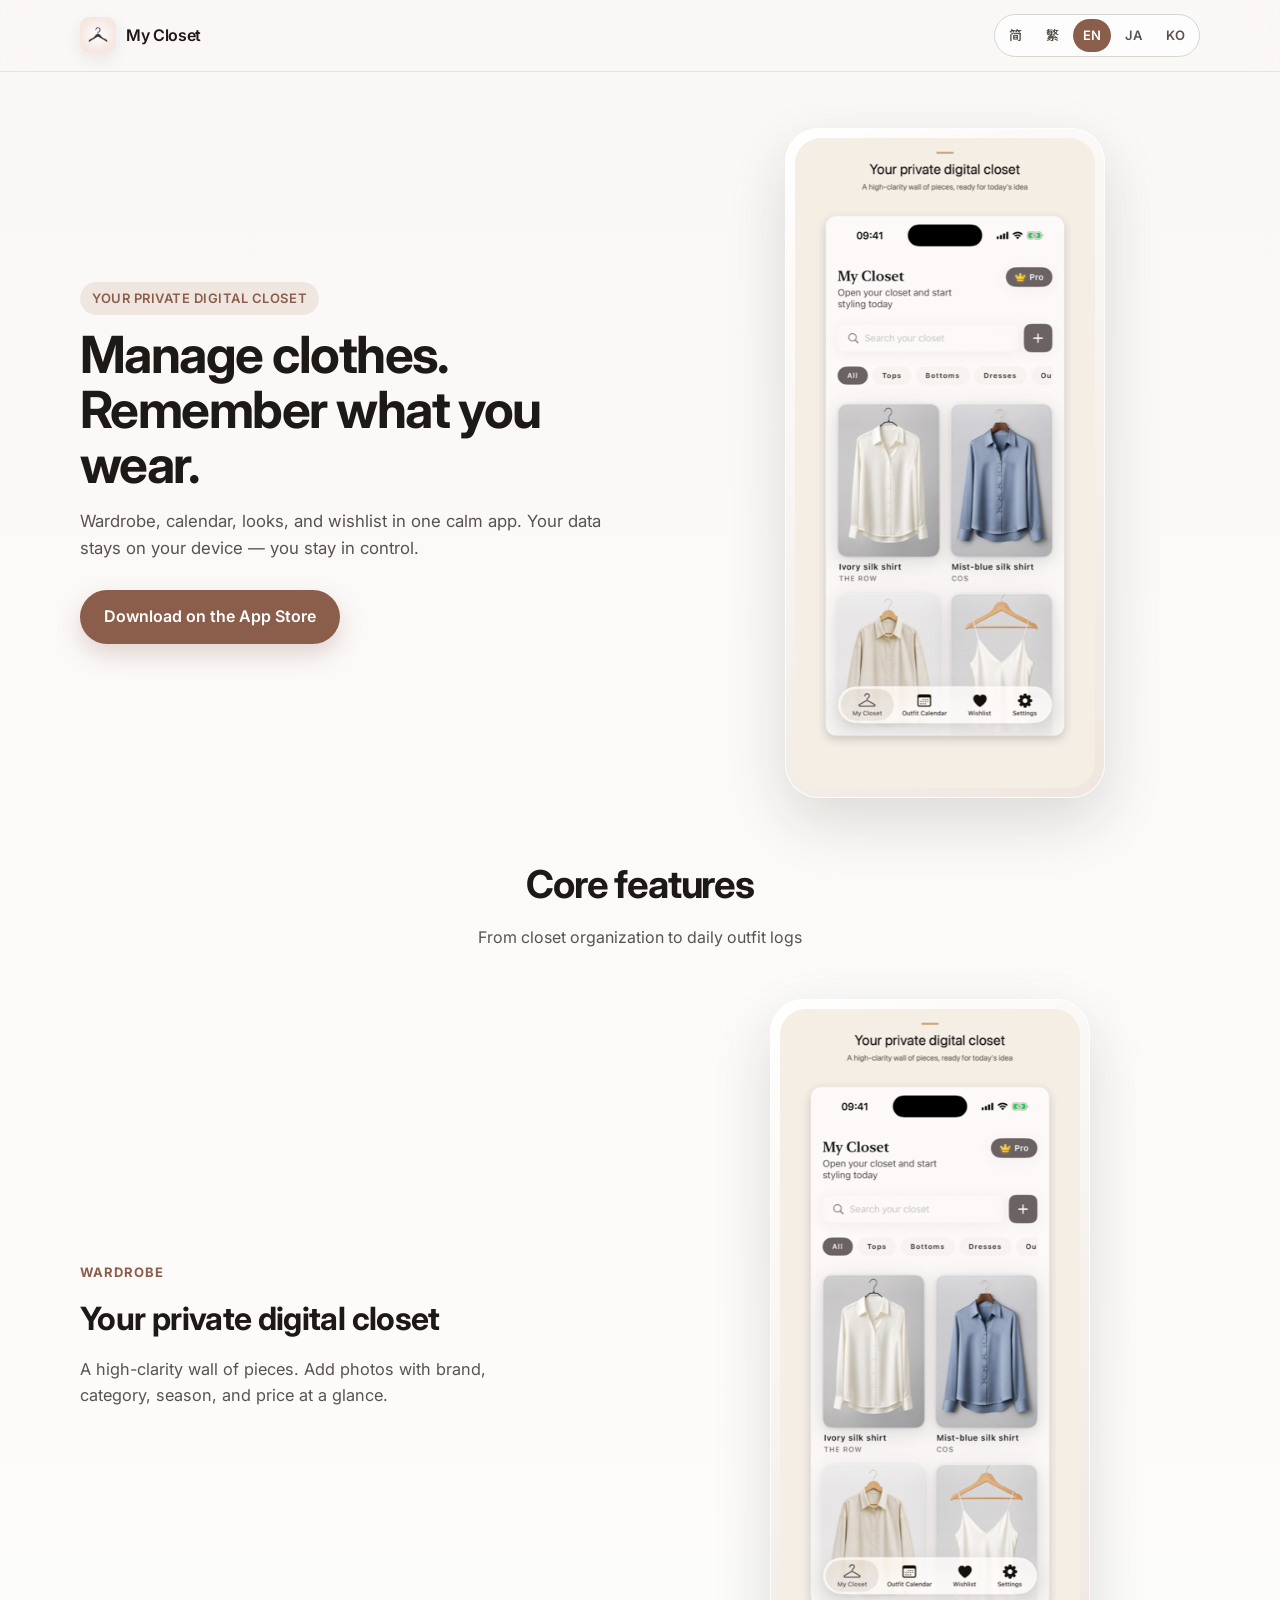
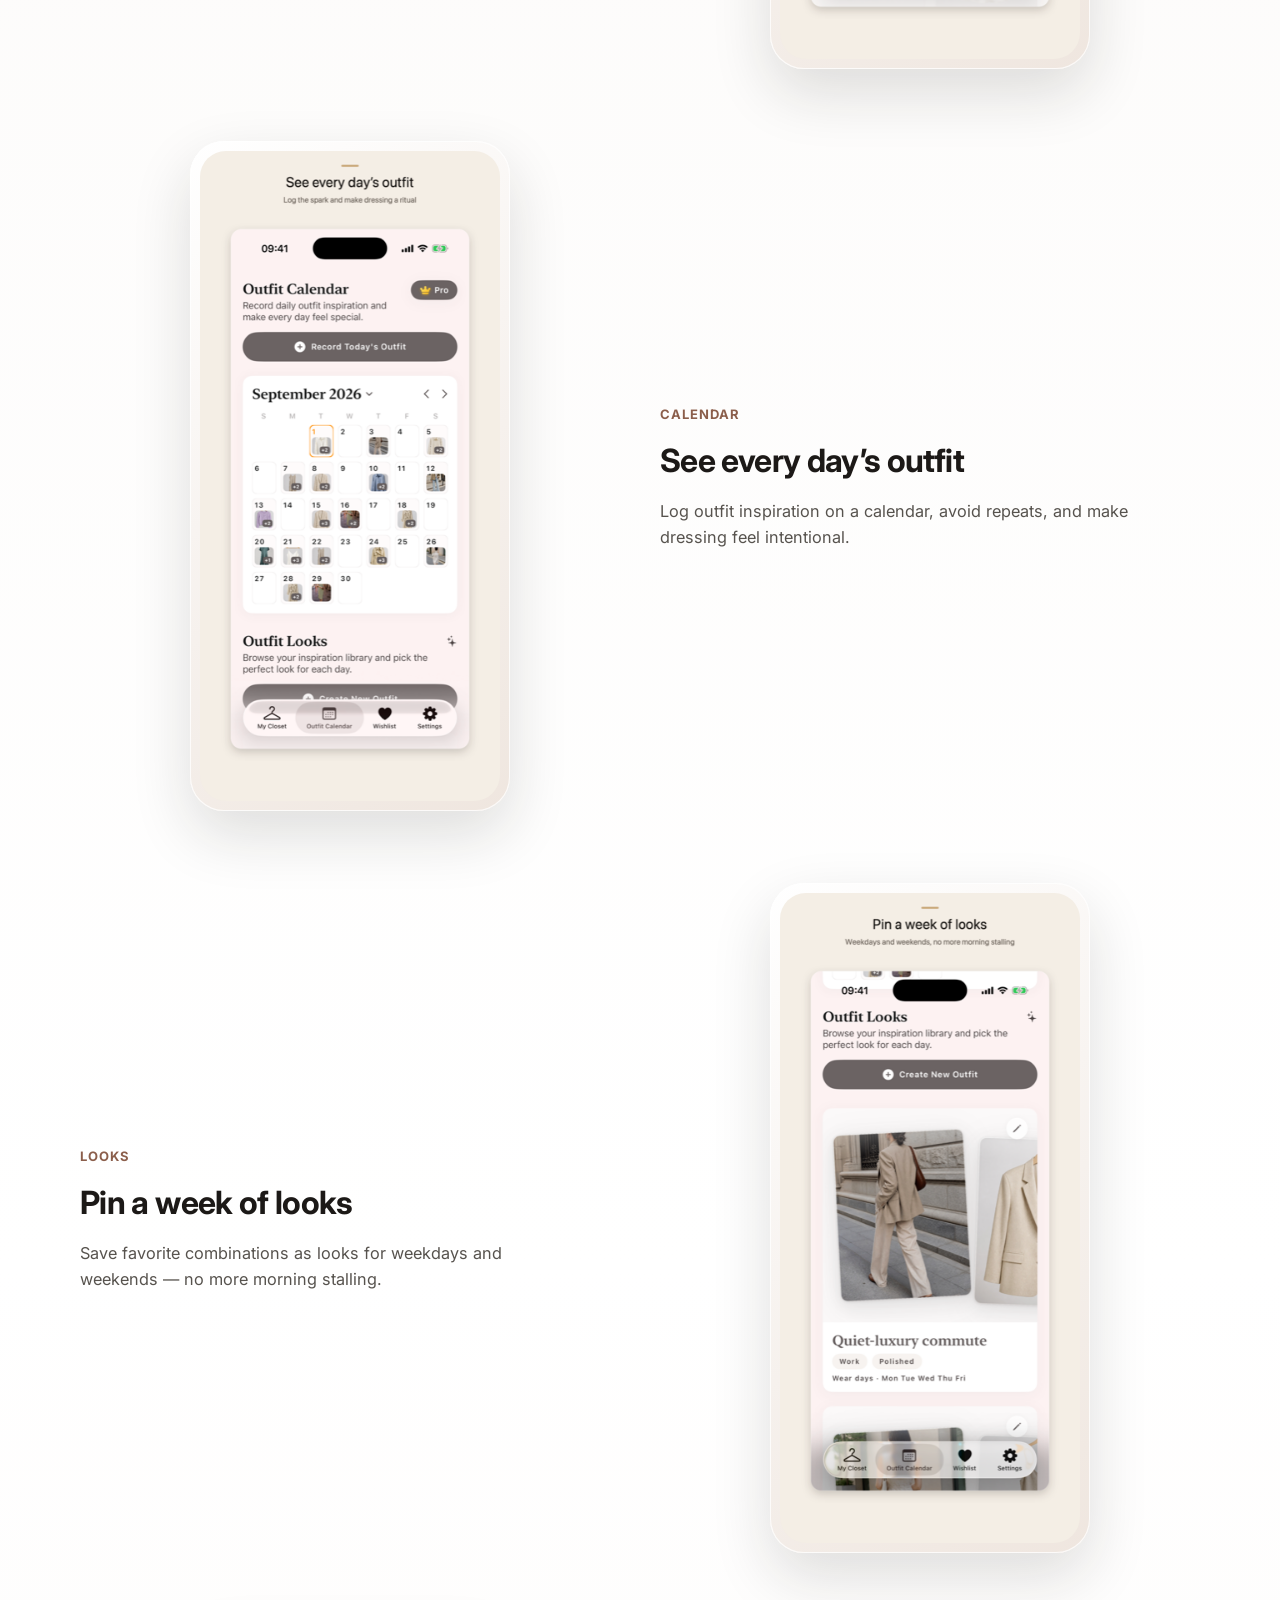
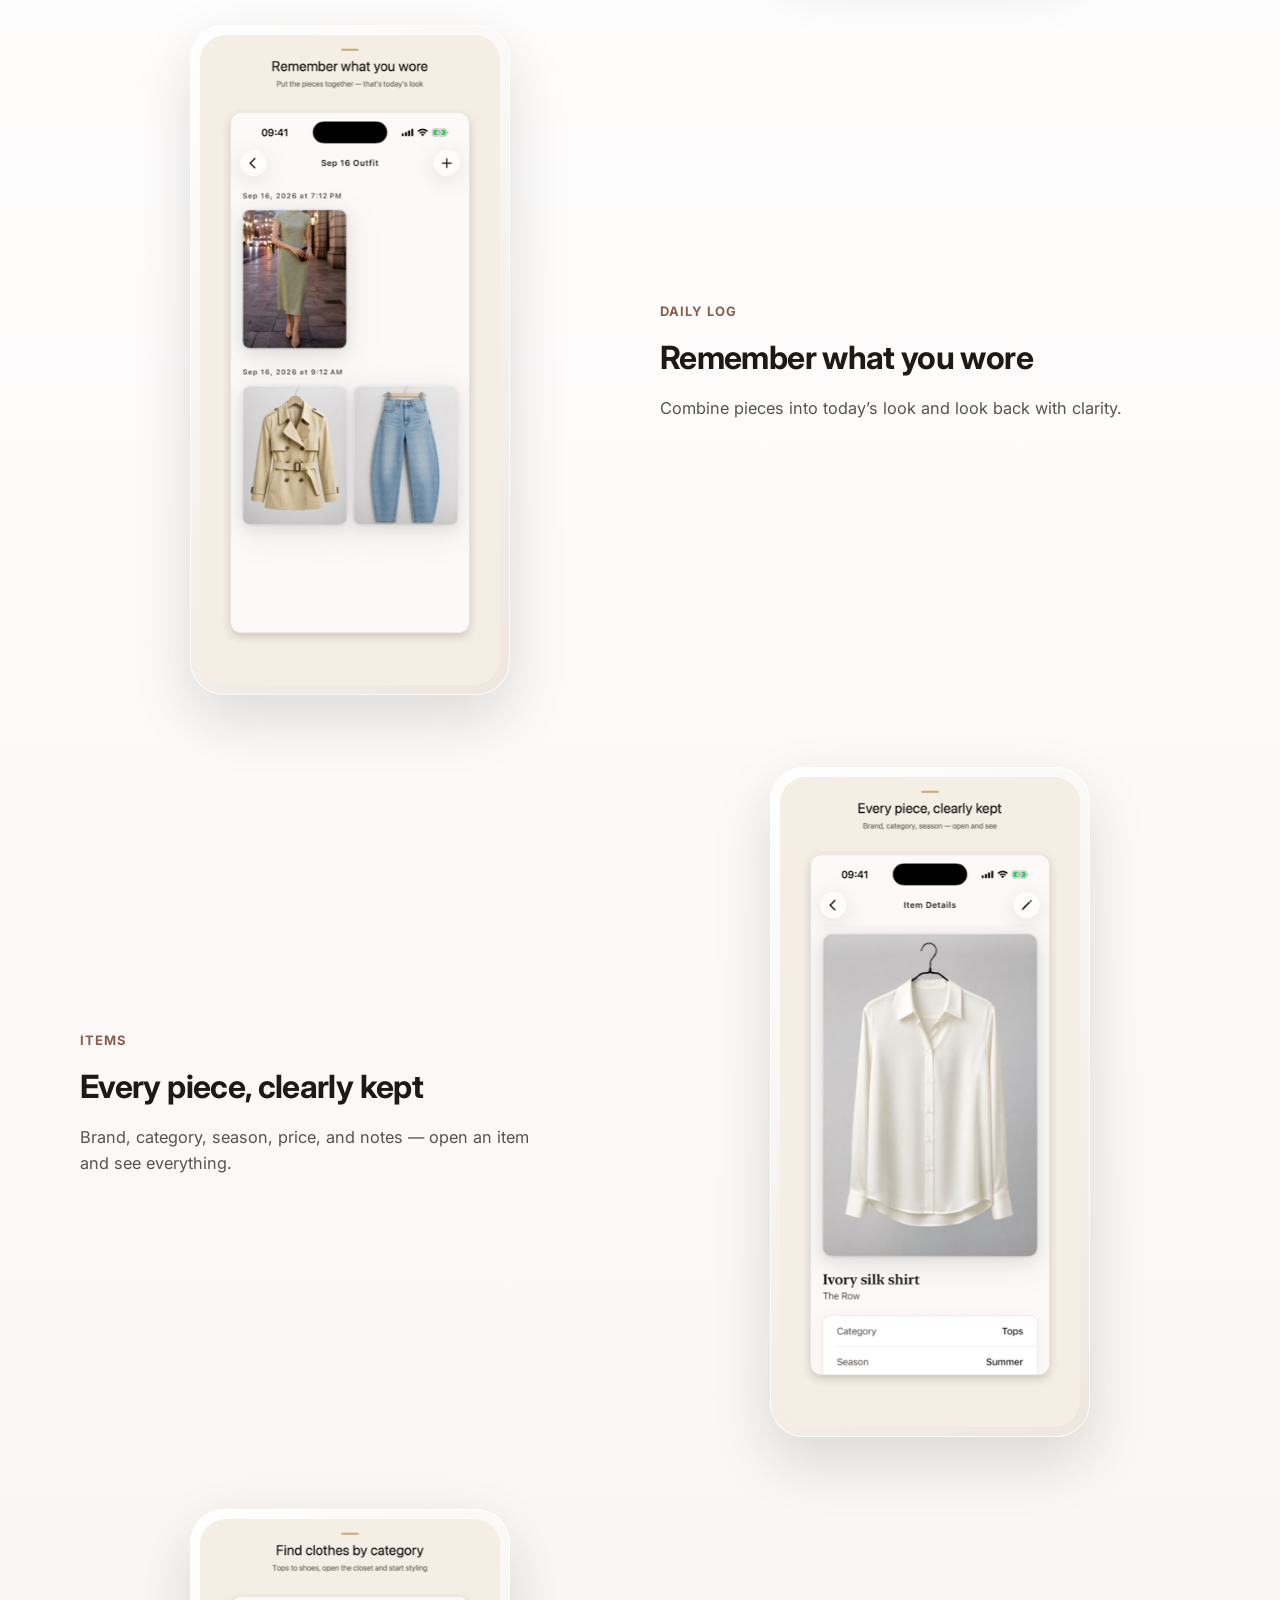
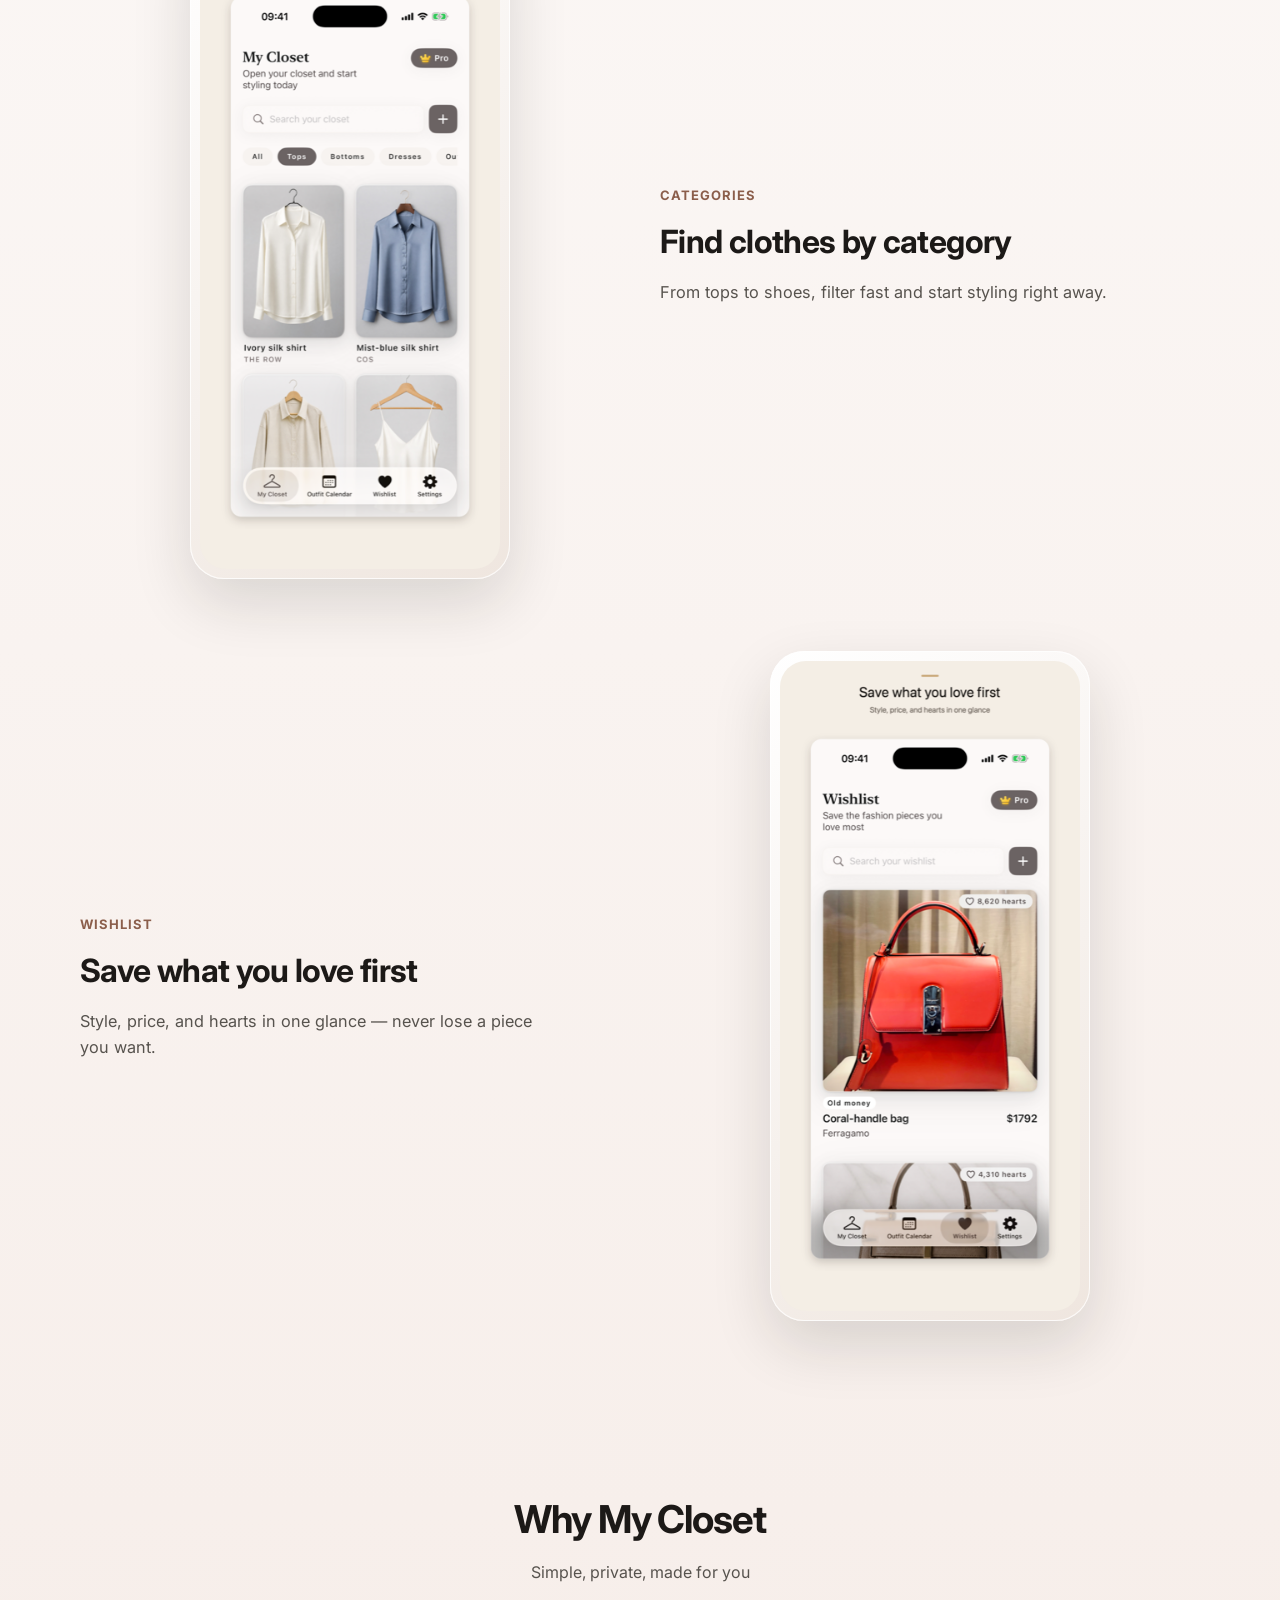
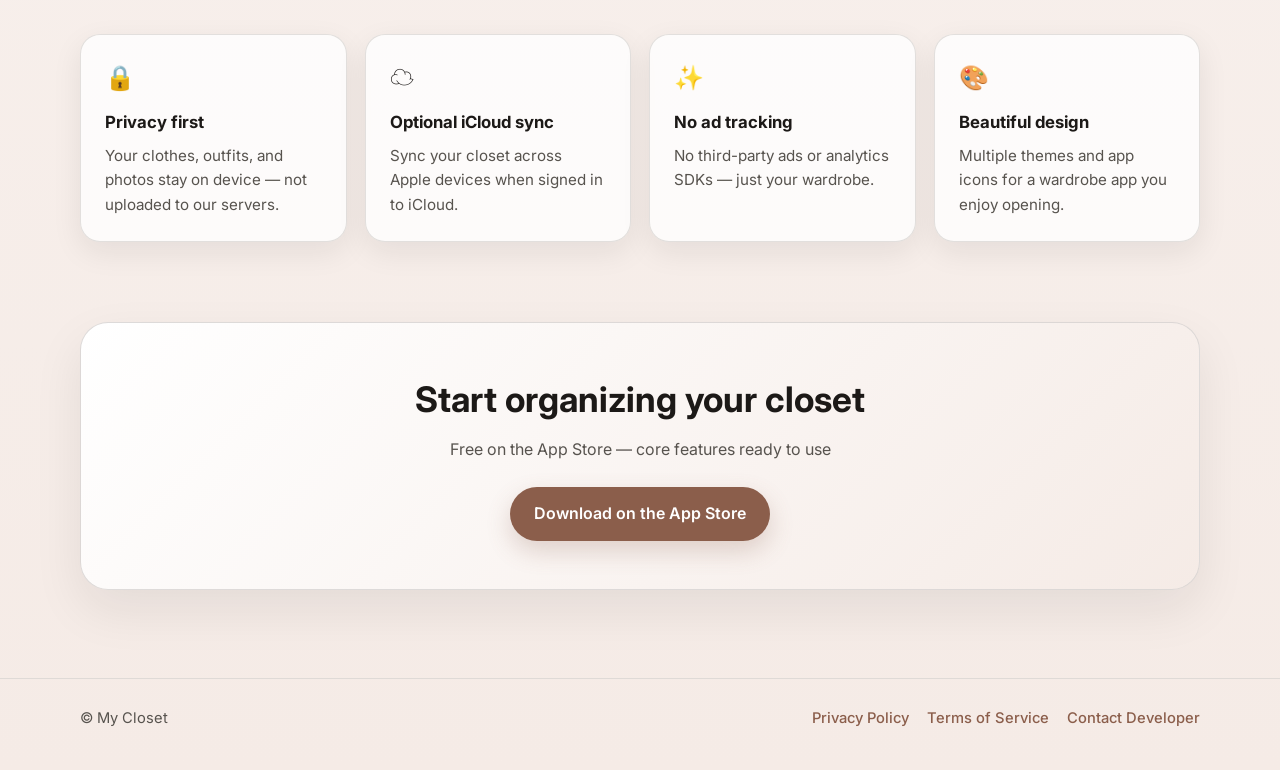
==== website/index.html @ 1568210d "Add files via upload" ====
<!DOCTYPE html>
<html lang="zh-Hans">
<head>
  <meta charset="UTF-8">
  <meta name="viewport" content="width=device-width, initial-scale=1.0">
  <meta name="description" content="">
  <title></title>
  <link rel="icon" href="assets/favicon.png" type="image/png">
  <link rel="preconnect" href="https://fonts.googleapis.com">
  <link rel="preconnect" href="https://fonts.gstatic.com" crossorigin>
  <link href="https://fonts.googleapis.com/css2?family=Inter:wght@400;500;600&family=Noto+Sans+SC:wght@400;500;600&family=Noto+Sans+TC:wght@400;500;600&family=Noto+Sans+JP:wght@400;500;600&family=Noto+Sans+KR:wght@400;500;600&display=swap" rel="stylesheet">
  <link rel="stylesheet" href="css/style.css">
</head>
<body>
  <header class="site-header">
    <div class="container header-inner">
      <a class="brand" href="#top">
        <img src="assets/app-icon.png" alt="" class="brand-icon" width="36" height="36">
        <span data-i18n="appName">电子衣橱</span>
      </a>
      <nav class="lang-switcher" aria-label="Language">
        <button type="button" data-lang="zh-Hans">简</button>
        <button type="button" data-lang="zh-Hant">繁</button>
        <button type="button" data-lang="en">EN</button>
        <button type="button" data-lang="ja">JA</button>
        <button type="button" data-lang="ko">KO</button>
      </nav>
    </div>
  </header>

  <main id="top">
    <section class="hero">
      <div class="container hero-grid">
        <div class="hero-copy">
          <p class="eyebrow" data-i18n="heroEyebrow">你的私人数字衣橱</p>
          <h1 data-i18n="heroTitle">管理衣物，记录每日穿搭</h1>
          <p class="hero-subtitle" data-i18n="heroSubtitle">把衣橱、日历、搭配与心愿单收进一个清晰好用的 App。数据留在你的设备上，隐私由你掌控。</p>
          <div class="hero-actions">
            <a class="btn btn-primary" href="#" id="app-store-link" data-i18n="download">App Store 下载</a>
          </div>
        </div>
        <div class="hero-visual">
          <div class="phone-frame">
            <img src="" alt="" data-screenshot="01-wardrobe.png" width="390" height="844" loading="eager">
          </div>
        </div>
      </div>
    </section>

    <section class="features" id="features">
      <div class="container">
        <header class="section-head">
          <h2 data-i18n="featuresTitle">核心功能</h2>
          <p data-i18n="featuresSubtitle">从整理衣橱到记录穿搭，每一步都为你设计</p>
        </header>

        <article class="feature-row" data-feature="wardrobe">
          <div class="feature-copy">
            <span class="feature-tag" data-i18n="f1Tag">衣橱</span>
            <h3 data-i18n="f1Title">你的私人数字衣橱</h3>
            <p data-i18n="f1Desc">高清单品墙，随时翻找今日灵感。拍照录入，品牌、品类、季节、价格一目了然。</p>
          </div>
          <div class="feature-visual">
            <div class="phone-frame"><img src="" alt="" data-screenshot="01-wardrobe.png" loading="lazy"></div>
          </div>
        </article>

        <article class="feature-row reverse" data-feature="calendar">
          <div class="feature-copy">
            <span class="feature-tag" data-i18n="f2Tag">日历</span>
            <h3 data-i18n="f2Title">一眼看见每天穿搭</h3>
            <p data-i18n="f2Desc">用日历记录每日穿搭灵感，减少重复搭配，让出门更有仪式感。</p>
          </div>
          <div class="feature-visual">
            <div class="phone-frame"><img src="" alt="" data-screenshot="02-calendar.png" loading="lazy"></div>
          </div>
        </article>

        <article class="feature-row" data-feature="looks">
          <div class="feature-copy">
            <span class="feature-tag" data-i18n="f3Tag">搭配</span>
            <h3 data-i18n="f3Title">固定一周穿搭</h3>
            <p data-i18n="f3Desc">把喜欢的组合存成 Look，工作日与周末都不再纠结。</p>
          </div>
          <div class="feature-visual">
            <div class="phone-frame"><img src="" alt="" data-screenshot="03-looks.png" loading="lazy"></div>
          </div>
        </article>

        <article class="feature-row reverse" data-feature="daily">
          <div class="feature-copy">
            <span class="feature-tag" data-i18n="f4Tag">记录</span>
            <h3 data-i18n="f4Title">记下今天穿了什么</h3>
            <p data-i18n="f4Desc">单品拼在一起，就是当日造型。回顾过去，搭配更有意识。</p>
          </div>
          <div class="feature-visual">
            <div class="phone-frame"><img src="" alt="" data-screenshot="04-daily.png" loading="lazy"></div>
          </div>
        </article>

        <article class="feature-row" data-feature="item">
          <div class="feature-copy">
            <span class="feature-tag" data-i18n="f5Tag">单品</span>
            <h3 data-i18n="f5Title">每一件都记得清楚</h3>
            <p data-i18n="f5Desc">品牌、品类、季节、价格与备注，打开即看，管理更细致。</p>
          </div>
          <div class="feature-visual">
            <div class="phone-frame"><img src="" alt="" data-screenshot="05-item.png" loading="lazy"></div>
          </div>
        </article>

        <article class="feature-row reverse" data-feature="category">
          <div class="feature-copy">
            <span class="feature-tag" data-i18n="f6Tag">分类</span>
            <h3 data-i18n="f6Title">分类找衣一眼到位</h3>
            <p data-i18n="f6Desc">从上装到鞋履，按类别快速筛选，打开衣橱就开始搭。</p>
          </div>
          <div class="feature-visual">
            <div class="phone-frame"><img src="" alt="" data-screenshot="06-category.png" loading="lazy"></div>
          </div>
        </article>

        <article class="feature-row" data-feature="wishlist">
          <div class="feature-copy">
            <span class="feature-tag" data-i18n="f7Tag">心愿单</span>
            <h3 data-i18n="f7Title">心仪单品先收藏</h3>
            <p data-i18n="f7Desc">风格、价格、心动次数一目了然，想买的好物不再错过。</p>
          </div>
          <div class="feature-visual">
            <div class="phone-frame"><img src="" alt="" data-screenshot="07-wishlist.png" loading="lazy"></div>
          </div>
        </article>
      </div>
    </section>

    <section class="highlights" id="highlights">
      <div class="container">
        <header class="section-head">
          <h2 data-i18n="highlightsTitle">为什么选择电子衣橱</h2>
          <p data-i18n="highlightsSubtitle">简洁、私密、为你而设计</p>
        </header>
        <div class="highlight-grid">
          <article class="highlight-card">
            <div class="highlight-icon" aria-hidden="true">🔒</div>
            <h3 data-i18n="h1Title">隐私优先</h3>
            <p data-i18n="h1Desc">衣物、穿搭与照片保存在本机，不会上传至开发者服务器。</p>
          </article>
          <article class="highlight-card">
            <div class="highlight-icon" aria-hidden="true">☁️</div>
            <h3 data-i18n="h2Title">可选 iCloud 同步</h3>
            <p data-i18n="h2Desc">登录 iCloud 后，可在你的 Apple 设备间同步衣橱数据。</p>
          </article>
          <article class="highlight-card">
            <div class="highlight-icon" aria-hidden="true">✨</div>
            <h3 data-i18n="h3Title">无广告追踪</h3>
            <p data-i18n="h3Desc">不接入第三方广告或数据分析 SDK，专注你的衣橱体验。</p>
          </article>
          <article class="highlight-card">
            <div class="highlight-icon" aria-hidden="true">🎨</div>
            <h3 data-i18n="h4Title">优雅界面</h3>
            <p data-i18n="h4Desc">多种主题与 App 图标，让记录穿搭也成为一种享受。</p>
          </article>
        </div>
      </div>
    </section>

    <section class="cta">
      <div class="container cta-inner">
        <h2 data-i18n="ctaTitle">开始整理你的衣橱</h2>
        <p data-i18n="ctaSubtitle">在 App Store 免费下载，核心功能开箱即用</p>
        <a class="btn btn-primary" href="#" id="app-store-link-bottom" data-i18n="download">App Store 下载</a>
      </div>
    </section>
  </main>

  <footer class="site-footer">
    <div class="container footer-inner">
      <p class="footer-brand" data-i18n="footerBrand">© 电子衣橱 My Closet</p>
      <nav class="footer-links">
        <a href="privacy/" data-i18n="privacy">隐私政策</a>
        <a href="terms/" data-i18n="terms">用户协议</a>
        <a href="mailto:duanwei@nonoor.com" data-i18n="contact">联系开发者</a>
      </nav>
    </div>
  </footer>

  <script src="js/i18n.js"></script>
  <script src="js/main.js"></script>
</body>
</html>
---- website/css/style.css ----
:root {
  --bg: #faf8f6;
  --blush: #f5ebe6;
  --beige: #efe6df;
  --surface: #ffffff;
  --text: #1c1917;
  --text-muted: #57534e;
  --primary: #8b5e4b;
  --primary-dark: #6f4a3a;
  --outline: #d6d3d1;
  --shadow: rgba(28, 25, 23, 0.08);
  --radius: 20px;
  --radius-lg: 28px;
  --max: 1120px;
  --font: "Inter", "Noto Sans SC", "Noto Sans TC", "Noto Sans JP", "Noto Sans KR", system-ui, sans-serif;
}

* {
  box-sizing: border-box;
}

html {
  scroll-behavior: smooth;
}

body {
  margin: 0;
  font-family: var(--font);
  color: var(--text);
  background: linear-gradient(180deg, var(--bg) 0%, #fff 40%, var(--blush) 100%);
  line-height: 1.6;
  -webkit-font-smoothing: antialiased;
}

img {
  display: block;
  max-width: 100%;
  height: auto;
}

a {
  color: inherit;
}

.container {
  width: min(100% - 40px, var(--max));
  margin-inline: auto;
}

.site-header {
  position: sticky;
  top: 0;
  z-index: 20;
  backdrop-filter: blur(12px);
  background: rgba(250, 248, 246, 0.82);
  border-bottom: 1px solid rgba(214, 211, 209, 0.6);
}

.header-inner {
  display: flex;
  align-items: center;
  justify-content: space-between;
  padding: 14px 0;
}

.brand {
  display: inline-flex;
  align-items: center;
  gap: 10px;
  text-decoration: none;
  font-weight: 600;
  letter-spacing: -0.02em;
}

.brand-icon {
  border-radius: 9px;
  box-shadow: 0 6px 18px var(--shadow);
}

.lang-switcher {
  display: flex;
  gap: 4px;
  padding: 4px;
  background: rgba(255, 255, 255, 0.7);
  border: 1px solid var(--outline);
  border-radius: 999px;
}

.lang-switcher button {
  border: 0;
  background: transparent;
  color: var(--text-muted);
  font: inherit;
  font-size: 13px;
  font-weight: 600;
  padding: 6px 10px;
  border-radius: 999px;
  cursor: pointer;
}

.lang-switcher button.active {
  background: var(--primary);
  color: #fff;
}

.hero {
  padding: 56px 0 32px;
}

.hero-grid {
  display: grid;
  grid-template-columns: 1.05fr 0.95fr;
  gap: 48px;
  align-items: center;
}

.eyebrow {
  display: inline-block;
  margin: 0 0 12px;
  padding: 6px 12px;
  border-radius: 999px;
  background: var(--beige);
  color: var(--primary);
  font-size: 13px;
  font-weight: 600;
  letter-spacing: 0.04em;
  text-transform: uppercase;
}

.hero-copy h1 {
  margin: 0 0 16px;
  font-size: clamp(2rem, 4vw, 3.4rem);
  line-height: 1.08;
  letter-spacing: -0.03em;
}

.hero-subtitle {
  margin: 0 0 28px;
  color: var(--text-muted);
  font-size: 1.05rem;
  max-width: 34rem;
}

.hero-actions {
  display: flex;
  gap: 12px;
  flex-wrap: wrap;
}

.btn {
  display: inline-flex;
  align-items: center;
  justify-content: center;
  padding: 14px 24px;
  border-radius: 999px;
  text-decoration: none;
  font-weight: 600;
  transition: transform 0.15s ease, box-shadow 0.15s ease;
}

.btn-primary {
  background: var(--primary);
  color: #fff;
  box-shadow: 0 10px 24px rgba(139, 94, 75, 0.24);
}

.btn-primary:hover {
  transform: translateY(-1px);
  background: var(--primary-dark);
}

.phone-frame {
  position: relative;
  width: min(100%, 320px);
  margin-inline: auto;
  padding: 10px;
  border-radius: 34px;
  background: linear-gradient(145deg, #fff, var(--beige));
  box-shadow:
    0 24px 60px rgba(28, 25, 23, 0.14),
    inset 0 0 0 1px rgba(255, 255, 255, 0.8);
}

.phone-frame img {
  width: 100%;
  border-radius: 26px;
  background: #fff;
}

.section-head {
  text-align: center;
  margin-bottom: 48px;
}

.section-head h2 {
  margin: 0 0 10px;
  font-size: clamp(1.8rem, 3vw, 2.4rem);
  letter-spacing: -0.03em;
}

.section-head p {
  margin: 0;
  color: var(--text-muted);
}

.features {
  padding: 24px 0 72px;
}

.feature-row {
  display: grid;
  grid-template-columns: 1fr 1fr;
  gap: 40px;
  align-items: center;
  margin-bottom: 72px;
}

.feature-row.reverse .feature-copy {
  order: 2;
}

.feature-row.reverse .feature-visual {
  order: 1;
}

.feature-tag {
  display: inline-block;
  margin-bottom: 10px;
  color: var(--primary);
  font-size: 13px;
  font-weight: 700;
  letter-spacing: 0.08em;
  text-transform: uppercase;
}

.feature-copy h3 {
  margin: 0 0 12px;
  font-size: clamp(1.5rem, 2.5vw, 2rem);
  letter-spacing: -0.02em;
}

.feature-copy p {
  margin: 0;
  color: var(--text-muted);
  font-size: 1.02rem;
  max-width: 30rem;
}

.highlights {
  padding: 24px 0 80px;
}

.highlight-grid {
  display: grid;
  grid-template-columns: repeat(4, 1fr);
  gap: 18px;
}

.highlight-card {
  padding: 24px;
  border-radius: var(--radius);
  background: rgba(255, 255, 255, 0.78);
  border: 1px solid rgba(214, 211, 209, 0.7);
  box-shadow: 0 10px 30px var(--shadow);
}

.highlight-icon {
  font-size: 24px;
  margin-bottom: 12px;
}

.highlight-card h3 {
  margin: 0 0 8px;
  font-size: 1.05rem;
}

.highlight-card p {
  margin: 0;
  color: var(--text-muted);
  font-size: 0.95rem;
}

.cta {
  padding: 0 0 88px;
}

.cta-inner {
  text-align: center;
  padding: 48px 24px;
  border-radius: var(--radius-lg);
  background: linear-gradient(135deg, #fff, var(--blush));
  border: 1px solid rgba(214, 211, 209, 0.8);
  box-shadow: 0 20px 50px var(--shadow);
}

.cta-inner h2 {
  margin: 0 0 10px;
  font-size: clamp(1.6rem, 3vw, 2.2rem);
}

.cta-inner p {
  margin: 0 0 24px;
  color: var(--text-muted);
}

.site-footer {
  padding: 28px 0 40px;
  border-top: 1px solid rgba(214, 211, 209, 0.7);
}

.footer-inner {
  display: flex;
  flex-wrap: wrap;
  align-items: center;
  justify-content: space-between;
  gap: 16px;
}

.footer-brand {
  margin: 0;
  color: var(--text-muted);
  font-size: 0.92rem;
}

.footer-links {
  display: flex;
  flex-wrap: wrap;
  gap: 18px;
}

.footer-links a {
  color: var(--primary);
  text-decoration: none;
  font-size: 0.92rem;
  font-weight: 500;
}

.footer-links a:hover {
  text-decoration: underline;
}

@media (max-width: 960px) {
  .hero-grid,
  .feature-row {
    grid-template-columns: 1fr;
  }

  .feature-row.reverse .feature-copy,
  .feature-row.reverse .feature-visual {
    order: initial;
  }

  .highlight-grid {
    grid-template-columns: repeat(2, 1fr);
  }

  .hero-visual {
    order: -1;
  }
}

@media (max-width: 640px) {
  .hero {
    padding-top: 32px;
  }

  .highlight-grid {
    grid-template-columns: 1fr;
  }

  .phone-frame {
    width: min(100%, 280px);
  }
}
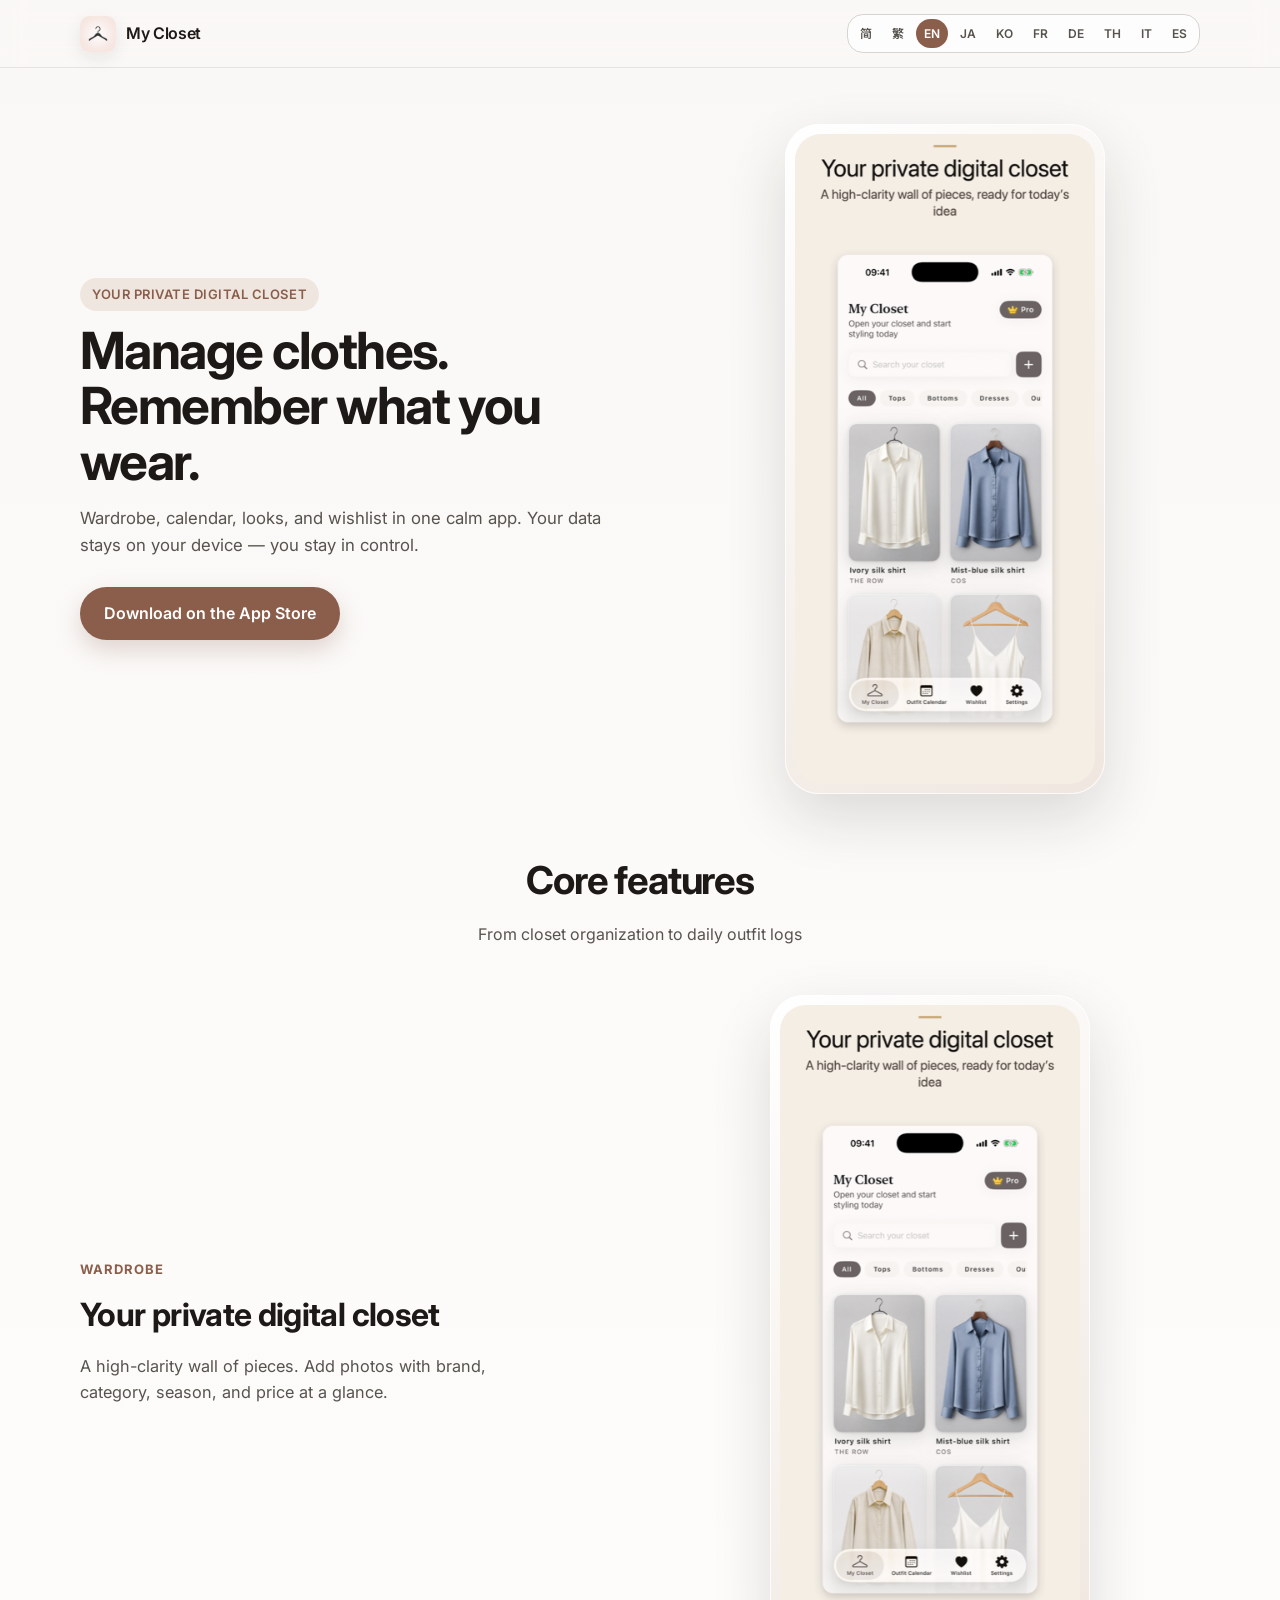
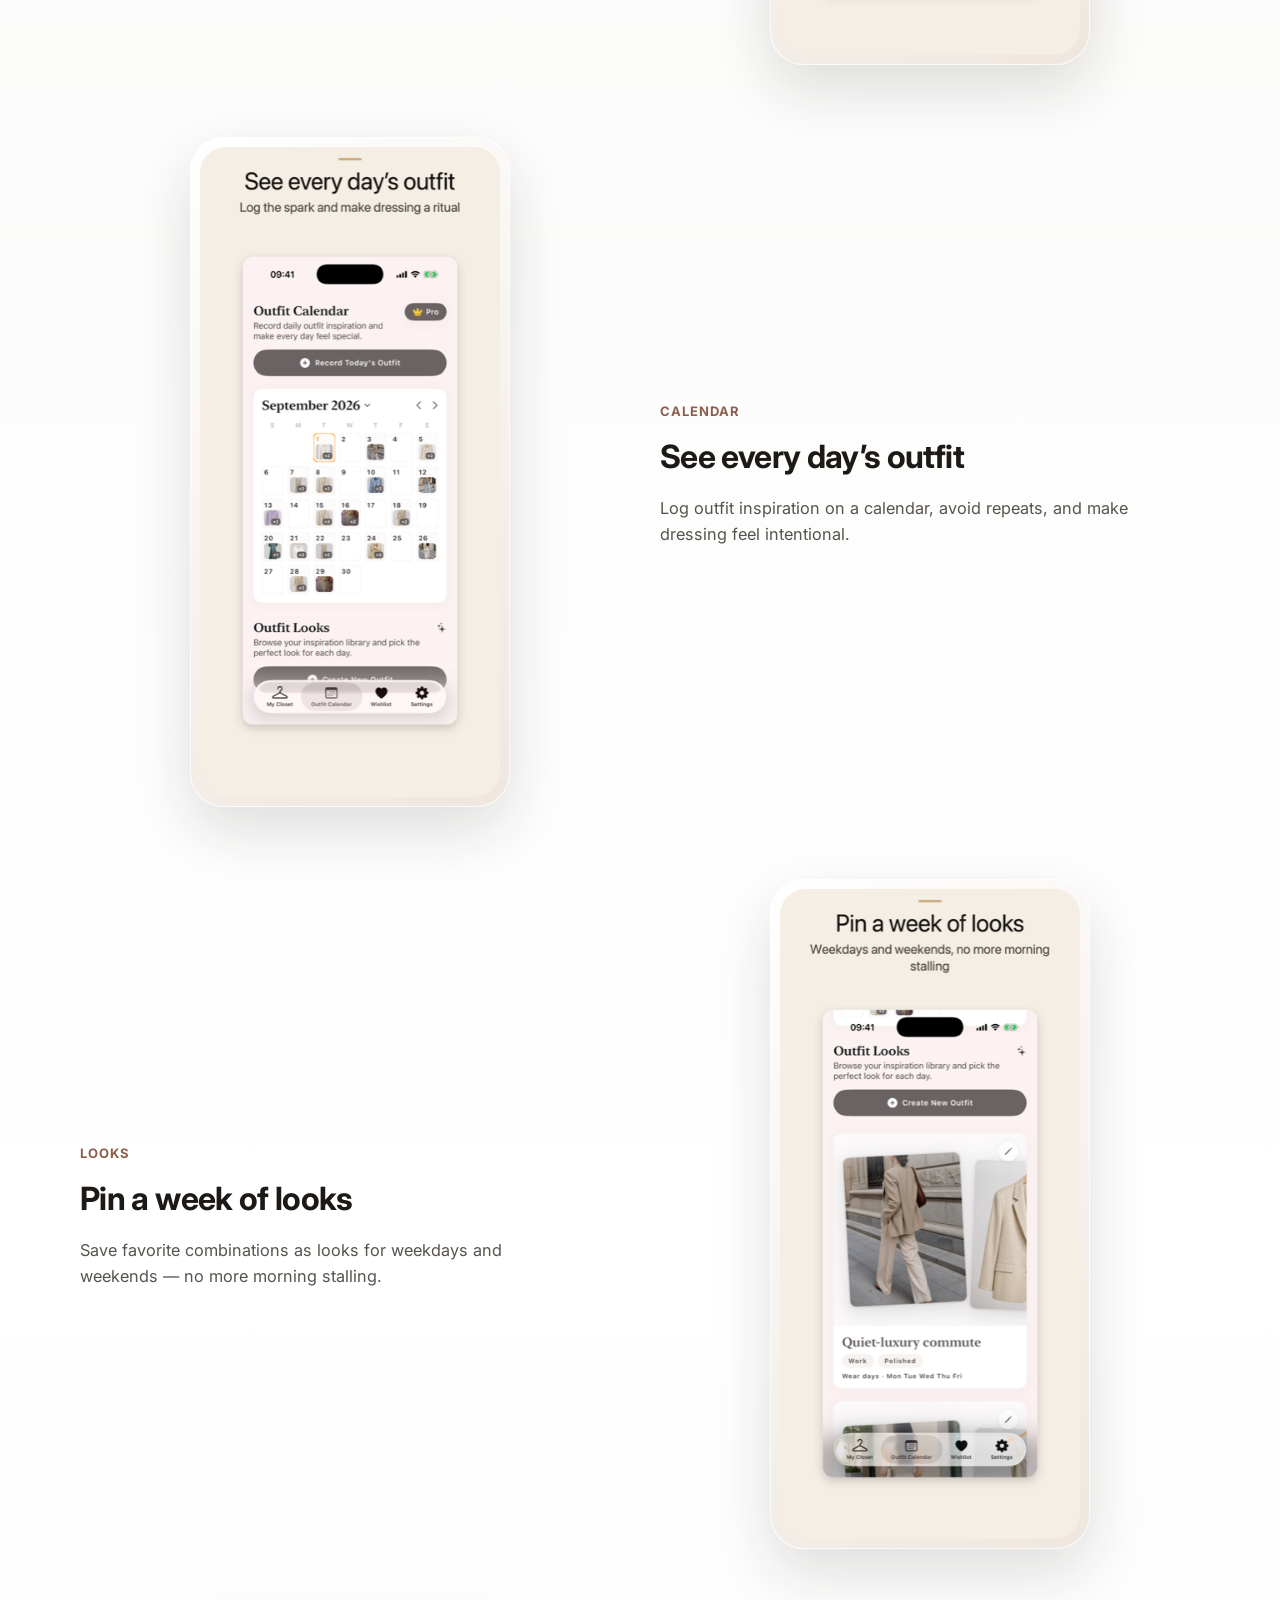
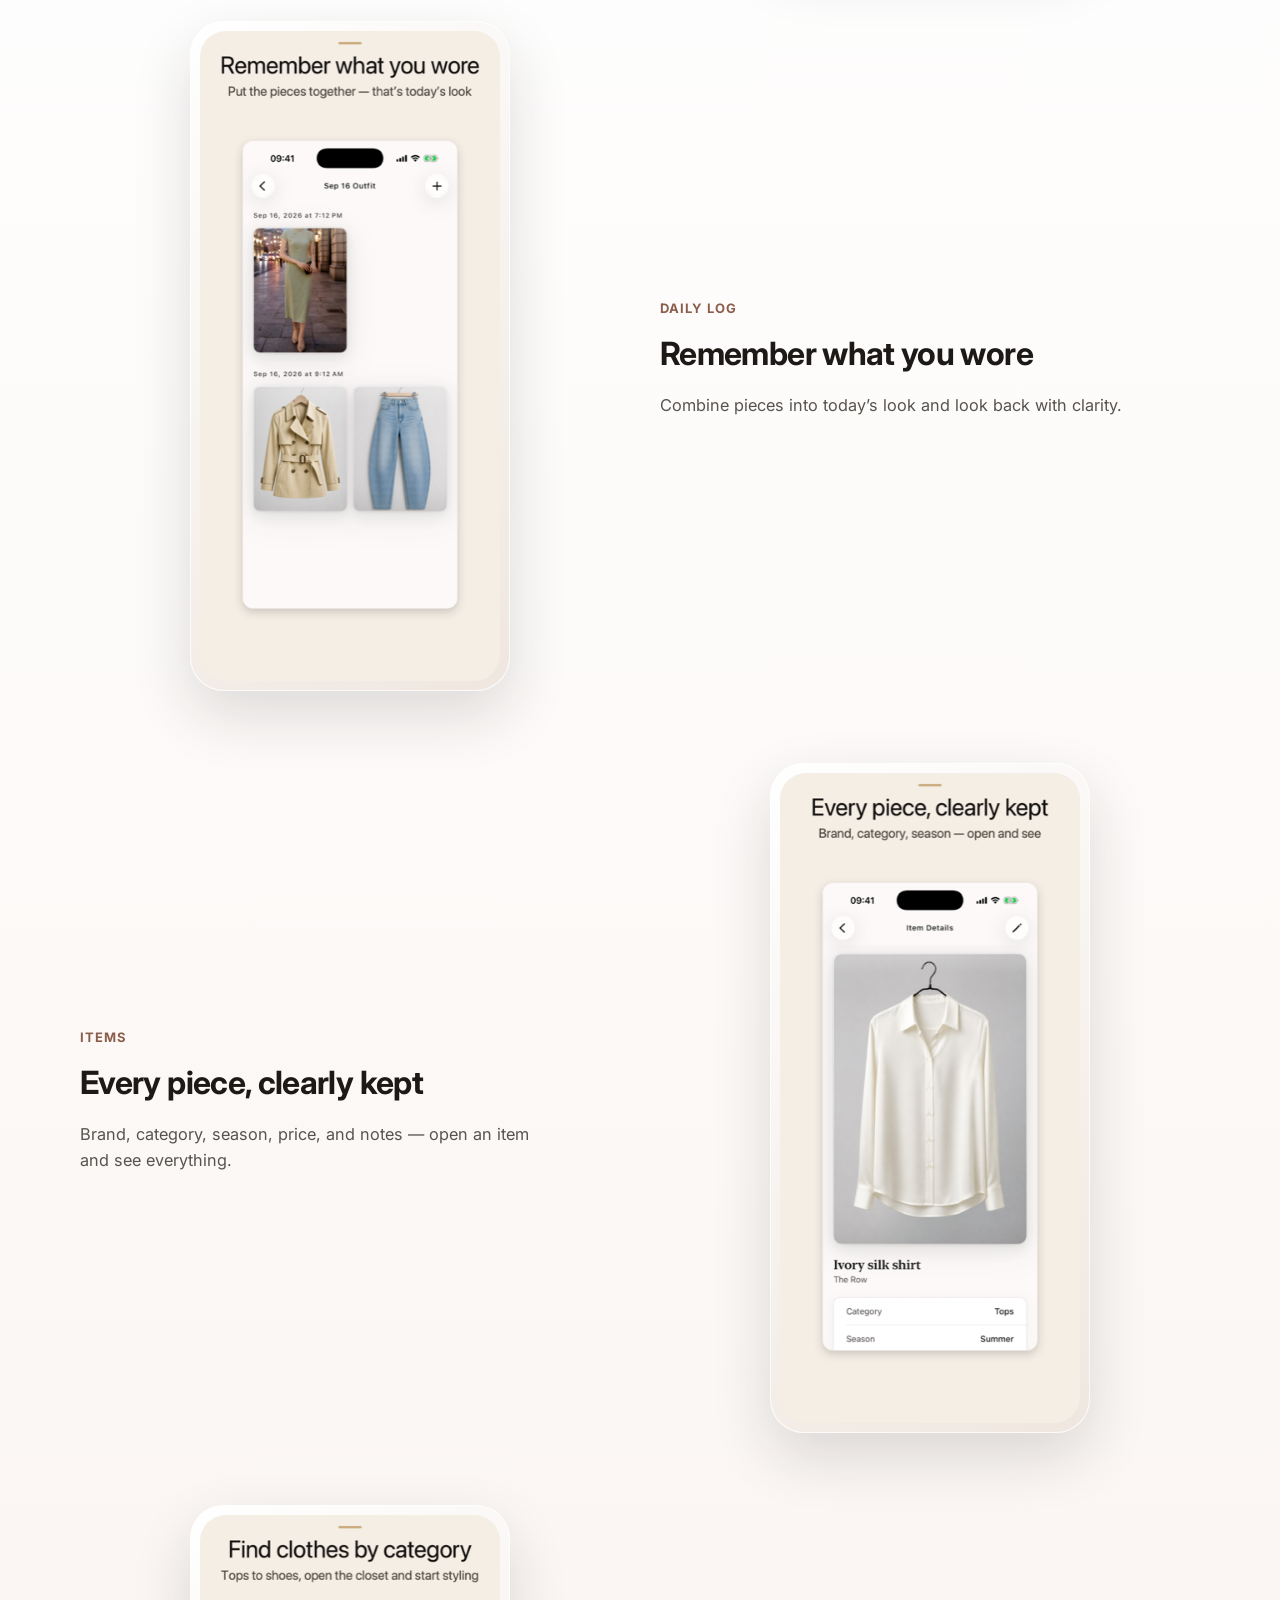
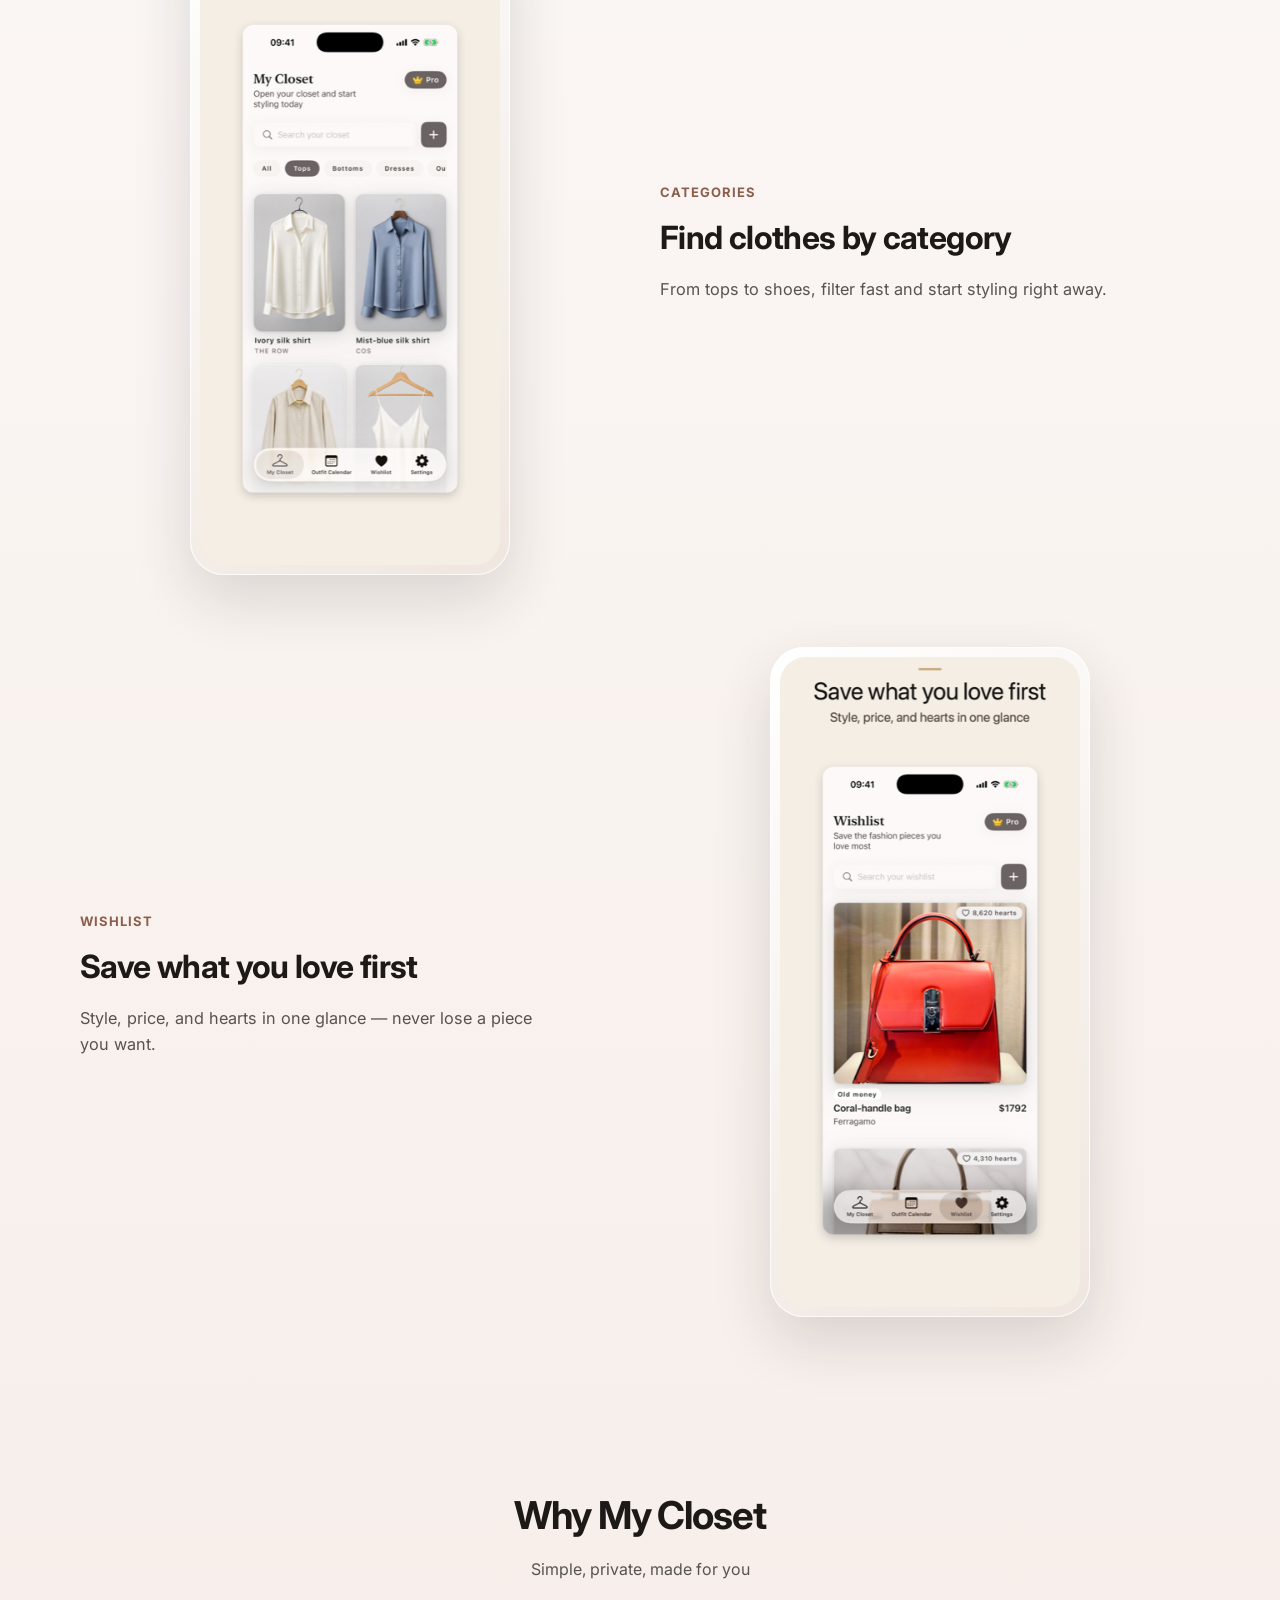
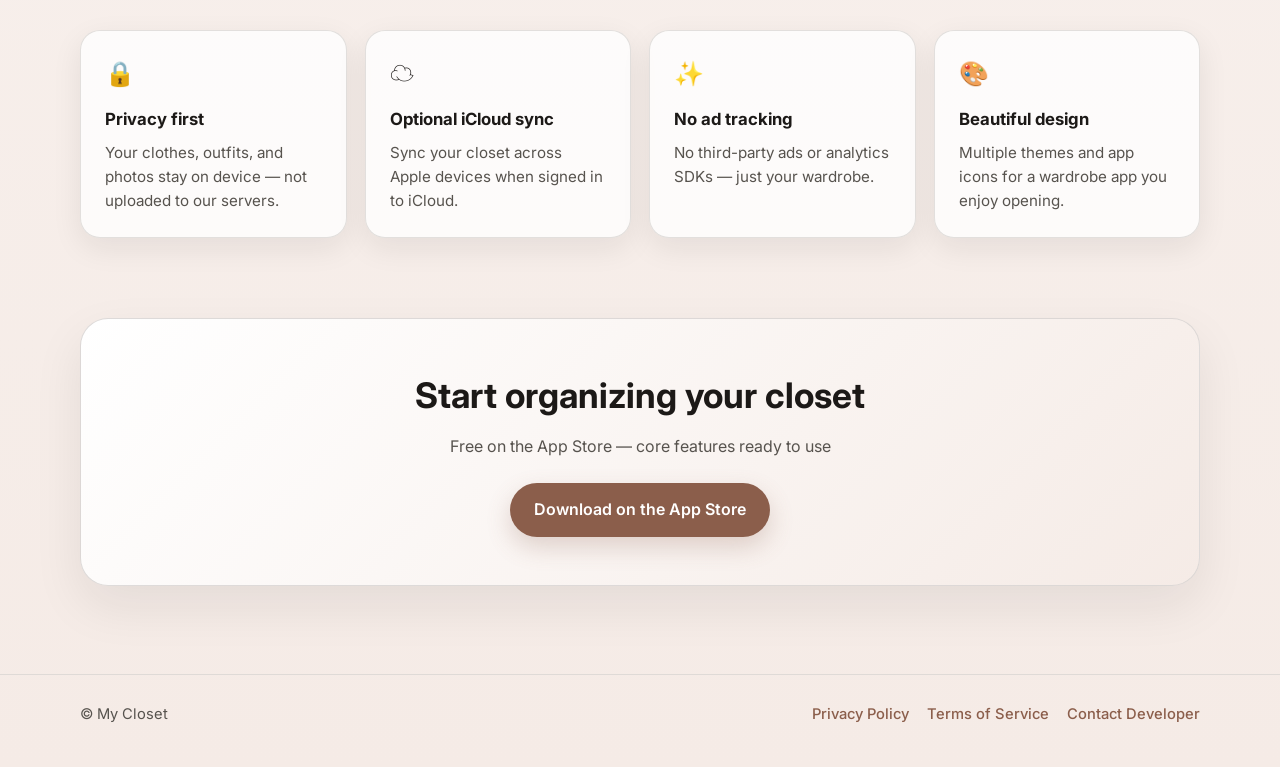
==== commit a660fac0: "Add files via upload" ====
--- a/website/index.html
+++ b/website/index.html
@@ -8,7 +8,7 @@
   <link rel="icon" href="assets/favicon.png" type="image/png">
   <link rel="preconnect" href="https://fonts.googleapis.com">
   <link rel="preconnect" href="https://fonts.gstatic.com" crossorigin>
-  <link href="https://fonts.googleapis.com/css2?family=Inter:wght@400;500;600&family=Noto+Sans+SC:wght@400;500;600&family=Noto+Sans+TC:wght@400;500;600&family=Noto+Sans+JP:wght@400;500;600&family=Noto+Sans+KR:wght@400;500;600&display=swap" rel="stylesheet">
+  <link href="https://fonts.googleapis.com/css2?family=Inter:wght@400;500;600&family=Noto+Sans+SC:wght@400;500;600&family=Noto+Sans+TC:wght@400;500;600&family=Noto+Sans+JP:wght@400;500;600&family=Noto+Sans+KR:wght@400;500;600&family=Noto+Sans+Thai:wght@400;500;600&display=swap" rel="stylesheet">
   <link rel="stylesheet" href="css/style.css">
 </head>
 <body>
@@ -24,6 +24,11 @@
         <button type="button" data-lang="en">EN</button>
         <button type="button" data-lang="ja">JA</button>
         <button type="button" data-lang="ko">KO</button>
+        <button type="button" data-lang="fr">FR</button>
+        <button type="button" data-lang="de">DE</button>
+        <button type="button" data-lang="th">TH</button>
+        <button type="button" data-lang="it">IT</button>
+        <button type="button" data-lang="es">ES</button>
       </nav>
     </div>
   </header>
--- a/website/css/style.css
+++ b/website/css/style.css
@@ -12,7 +12,7 @@
   --radius: 20px;
   --radius-lg: 28px;
   --max: 1120px;
-  --font: "Inter", "Noto Sans SC", "Noto Sans TC", "Noto Sans JP", "Noto Sans KR", system-ui, sans-serif;
+  --font: "Inter", "Noto Sans SC", "Noto Sans TC", "Noto Sans JP", "Noto Sans KR", "Noto Sans Thai", system-ui, sans-serif;
 }
 
 * {
@@ -79,11 +79,14 @@
 
 .lang-switcher {
   display: flex;
+  flex-wrap: wrap;
+  justify-content: flex-end;
   gap: 4px;
   padding: 4px;
   background: rgba(255, 255, 255, 0.7);
   border: 1px solid var(--outline);
-  border-radius: 999px;
+  border-radius: 16px;
+  max-width: min(100%, 420px);
 }
 
 .lang-switcher button {
@@ -91,9 +94,9 @@
   background: transparent;
   color: var(--text-muted);
   font: inherit;
-  font-size: 13px;
+  font-size: 12px;
   font-weight: 600;
-  padding: 6px 10px;
+  padding: 5px 8px;
   border-radius: 999px;
   cursor: pointer;
 }
@@ -360,6 +363,15 @@
 }
 
 @media (max-width: 640px) {
+  .header-inner {
+    align-items: flex-start;
+    gap: 12px;
+  }
+
+  .lang-switcher {
+    max-width: 100%;
+  }
+
   .hero {
     padding-top: 32px;
   }
